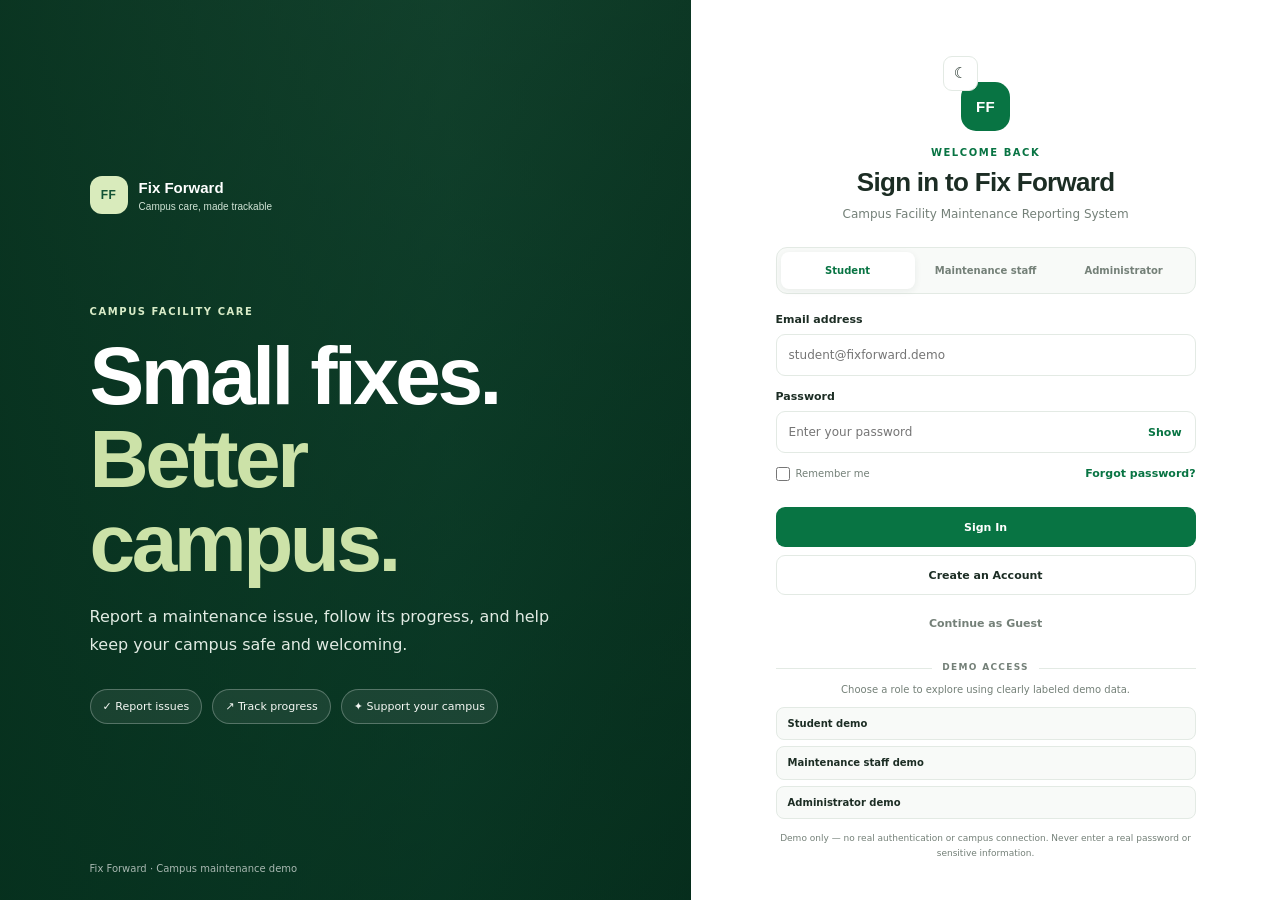
==== index.html @ bad697f6 "Add files via upload" ====
<!doctype html>
<html lang="en">
<head>
  <meta charset="utf-8">
  <meta name="viewport" content="width=device-width, initial-scale=1">
  <meta name="theme-color" content="#087443">
  <meta name="description" content="Fix Forward campus facility maintenance reporting demo.">
  <title>Fix Forward | Campus Maintenance</title>
  <link rel="stylesheet" href="styles.css">
</head>
<body>
  <section id="loginScreen" class="login-screen" aria-label="Sign in to Fix Forward">
    <div class="login-photo" role="img" aria-label="Campus building photograph">
      <div class="photo-overlay"></div>
      <div class="login-copy">
        <a class="brand brand-light" href="#" aria-label="Fix Forward home"><span class="brand-mark">FF</span><span>Fix Forward<small>Campus care, made trackable</small></span></a>
        <p class="eyebrow">CAMPUS FACILITY CARE</p>
        <h1>Small fixes.<br><span>Better campus.</span></h1>
        <p>Report a maintenance issue, follow its progress, and help keep your campus safe and welcoming.</p>
        <div class="login-tags"><span>✓ Report issues</span><span>↗ Track progress</span><span>✦ Support your campus</span></div>
      </div>
      <span class="photo-credit">Fix Forward · Campus maintenance demo</span>
    </div>
    <div class="login-panel">
      <button class="icon-button login-theme" data-action="theme" aria-label="Toggle dark mode" title="Toggle dark mode">☾</button>
      <div class="login-card">
        <div class="brand-mark brand-mark-large">FF</div>
        <p class="eyebrow">WELCOME BACK</p>
        <h2>Sign in to Fix Forward</h2>
        <p class="muted">Campus Facility Maintenance Reporting System</p>
        <div class="role-tabs" role="group" aria-label="Choose demo role">
          <button class="role-tab active" data-role="student">Student</button>
          <button class="role-tab" data-role="staff">Maintenance staff</button>
          <button class="role-tab" data-role="admin">Administrator</button>
        </div>
        <form id="loginForm" novalidate>
          <label for="loginEmail">Email address</label>
          <input id="loginEmail" type="email" autocomplete="username" placeholder="student@fixforward.demo" required>
          <label for="loginPassword">Password</label>
          <div class="password-wrap"><input id="loginPassword" type="password" autocomplete="current-password" placeholder="Enter your password" required><button type="button" data-action="toggle-password" aria-label="Show password">Show</button></div>
          <div class="login-options"><label class="remember"><input id="rememberMe" type="checkbox"> Remember me</label><button class="text-button" type="button" data-action="reset-password">Forgot password?</button></div>
          <p id="loginError" class="form-error" role="alert" hidden></p>
          <button class="button button-primary button-wide" type="submit">Sign In</button>
          <button class="button button-outline button-wide" type="button" data-action="register">Create an Account</button>
          <button class="button button-quiet button-wide" type="button" data-action="guest">Continue as Guest</button>
        </form>
        <div class="divider"><span>DEMO ACCESS</span></div>
        <p class="demo-caption">Choose a role to explore using clearly labeled demo data.</p>
        <div class="demo-buttons">
          <button data-action="demo" data-role="student">Student demo</button>
          <button data-action="demo" data-role="staff">Maintenance staff demo</button>
          <button data-action="demo" data-role="admin">Administrator demo</button>
        </div>
        <p class="login-footnote">Demo only — no real authentication or campus connection. Never enter a real password or sensitive information.</p>
      </div>
    </div>
  </section>

  <div id="app" class="app-shell" hidden>
    <aside id="sidebar" class="sidebar">
      <a class="brand sidebar-brand" href="#" data-page-link="dashboard"><span class="brand-mark">FF</span><span>Fix Forward<small>Campus maintenance</small></span></a>
      <div id="sidebarNav" class="sidebar-nav"></div>
      <div class="sidebar-bottom">
        <div class="demo-label"><span class="status-dot"></span> Local demo environment</div>
        <button class="nav-item" data-page="profile"><span class="nav-icon">⚙</span><span>Profile & settings</span></button>
        <button class="nav-item" data-action="logout"><span class="nav-icon">↪</span><span>Sign out</span></button>
      </div>
    </aside>
    <main class="main-shell">
      <header class="topbar">
        <div class="topbar-left">
          <button class="icon-button menu-toggle" data-action="sidebar" aria-label="Toggle navigation">☰</button>
          <div><p class="eyebrow" id="pageEyebrow">OVERVIEW</p><h1 id="pageTitle">Dashboard</h1></div>
        </div>
        <div class="topbar-actions">
          <button class="icon-button" data-action="theme" aria-label="Toggle dark mode" title="Toggle dark mode">☾</button>
          <button class="icon-button notification-trigger" data-page="notifications" aria-label="Notifications">♧<span id="notificationBadge" class="notification-badge" hidden></span></button>
          <button class="profile-trigger" data-page="profile"><span class="avatar" id="userAvatar">S</span><span><strong id="userName">Student</strong><small id="userRole">Student</small></span><span class="chevron">⌄</span></button>
        </div>
      </header>
      <div id="pageContent" class="page-content" tabindex="-1"></div>
      <footer class="app-footer"><span>© 2026 Fix Forward · Student project prototype</span><span><a href="privacy.html" target="_blank" rel="noreferrer">Privacy policy</a><span> · </span>Local browser data only</span></footer>
    </main>
  </div>
  <dialog id="modal" class="modal"><div id="modalContent"></div></dialog>
  <div id="toast" class="toast" role="status" aria-live="polite"></div>
  <script src="script.js"></script>
</body>
</html>
---- styles.css ----
:root{color-scheme:light;--green:#087443;--green-dark:#075d37;--green-soft:#e9f5ed;--bg:#f4f7f4;--surface:#fff;--surface-alt:#f8faf8;--text:#1c2d24;--muted:#748078;--line:#e3eae4;--shadow:0 8px 24px rgba(23,55,36,.055);--red:#c74141;--amber:#9b6717;--blue:#3569b7;--purple:#7054a6}
*{box-sizing:border-box}html{scroll-behavior:smooth}body{margin:0;background:var(--bg);color:var(--text);font:14px/1.55 'DM Sans',system-ui,Arial,sans-serif}button,input,select,textarea{font:inherit}button{cursor:pointer}button:focus-visible,a:focus-visible,input:focus-visible,select:focus-visible,textarea:focus-visible{outline:3px solid rgba(8,116,67,.28);outline-offset:2px}a{color:var(--green)}[hidden]{display:none!important}.eyebrow{margin:0 0 6px;color:var(--green);font-size:10px;font-weight:800;letter-spacing:1.55px}.muted{color:var(--muted);font-size:12px}.brand{display:flex;align-items:center;gap:11px;color:var(--text);text-decoration:none;font:800 15px/1.2 Manrope,sans-serif}.brand small{display:block;margin-top:4px;color:var(--muted);font:500 10px 'DM Sans',sans-serif}.brand-mark{display:grid;place-items:center;width:38px;height:38px;flex:0 0 38px;border-radius:12px;background:var(--green);color:white;font:800 12px Manrope,sans-serif;letter-spacing:.5px}.brand-mark-large{width:49px;height:49px;margin:0 auto 14px;border-radius:15px;font-size:15px}

/* Login */
.login-screen{position:fixed;inset:0;z-index:10;display:grid;grid-template-columns:minmax(0,1.08fr) minmax(440px,.92fr);min-height:100vh;background:var(--surface);overflow:auto}.login-photo{position:relative;display:flex;align-items:center;min-height:100vh;padding:clamp(35px,7vw,100px);overflow:hidden;color:#fff;background:linear-gradient(135deg,#2c5540,#123b2b 65%,#092a1e)}.login-photo:before{position:absolute;inset:0;content:"";opacity:.29;background:linear-gradient(180deg,rgba(8,34,21,.12),rgba(4,33,19,.65)),url('https://images.unsplash.com/photo-1562774053-701939374585?auto=format&fit=crop&w=1800&q=85') center/cover}.photo-overlay{position:absolute;inset:0;background:linear-gradient(90deg,rgba(4,47,28,.84),rgba(6,57,35,.56) 65%,rgba(5,49,29,.62))}.login-copy{position:relative;max-width:620px}.brand-light{color:white;margin-bottom:clamp(55px,10vh,125px)}.brand-light small{color:#d0e3d5}.brand-light .brand-mark{background:#d9ebbc;color:#135335}.login-copy .eyebrow{color:#d8ebc7}.login-copy h1{margin:14px 0 18px;font:800 clamp(48px,6.5vw,82px)/1.02 Manrope,sans-serif;letter-spacing:-3.5px}.login-copy h1 span{color:#cce2a8}.login-copy>p:not(.eyebrow){max-width:500px;color:#e1ebe3;font-size:16px;line-height:1.75}.login-tags{display:flex;gap:10px;flex-wrap:wrap;margin-top:30px}.login-tags span{padding:8px 12px;border:1px solid #ffffff42;border-radius:30px;background:#ffffff13;color:#f5f8f4;font-size:11px}.photo-credit{position:absolute;bottom:24px;left:clamp(35px,7vw,100px);color:#ffffffa6;font-size:10px}.login-panel{position:relative;display:grid;place-items:center;min-height:100vh;padding:32px clamp(25px,5vw,75px);background:var(--surface)}.login-card{width:min(100%,420px);padding:15px 0;text-align:center}.login-card h2{margin:0;font:800 26px Manrope,sans-serif;letter-spacing:-.7px}.login-card>.muted{margin:7px 0 24px}.login-theme{position:absolute;top:24px;right:25px}.role-tabs{display:grid;grid-template-columns:repeat(3,1fr);gap:4px;padding:4px;margin:0 0 17px;border:1px solid var(--line);border-radius:11px;background:var(--surface-alt)}.role-tab{min-height:37px;padding:5px 8px;border:0;border-radius:8px;background:transparent;color:var(--muted);font-size:10px;font-weight:700}.role-tab.active{background:var(--surface);color:var(--green);box-shadow:0 2px 7px #193b2412}.login-card form{text-align:left}.login-card label,.request-form label,.profile-card label,.modal-form label,.staff-update label{display:block;margin:12px 0 6px;color:var(--text);font-size:11px;font-weight:700}.login-card input,.request-form input,.request-form select,.request-form textarea,.profile-card input,.modal-form input,.staff-update select,.staff-update textarea{width:100%;min-height:42px;padding:10px 12px;border:1px solid var(--line);border-radius:9px;background:var(--surface);color:var(--text);font-size:12px}.password-wrap{position:relative}.password-wrap input{padding-right:57px}.password-wrap button{position:absolute;top:0;right:8px;height:42px;border:0;background:transparent;color:var(--green);font-size:11px;font-weight:800}.login-options{display:flex;align-items:center;justify-content:space-between;margin:9px 0 14px}.login-options .remember{display:flex;align-items:center;gap:6px;margin:0;color:var(--muted);font-size:10px;font-weight:500}.remember input{width:14px;height:14px;min-height:0;margin:0;accent-color:var(--green)}.text-button{padding:3px 0;border:0;background:transparent;color:var(--green);font-size:11px;font-weight:700}.button{display:inline-flex;align-items:center;justify-content:center;gap:8px;min-height:40px;padding:10px 14px;border:1px solid transparent;border-radius:9px;font-size:11px;font-weight:750;text-decoration:none;transition:background .15s,border-color .15s,transform .15s}.button:hover{transform:translateY(-1px)}.button-primary{background:var(--green);color:#fff}.button-primary:hover{background:var(--green-dark)}.button-outline{border-color:var(--line);background:var(--surface);color:var(--text)}.button-quiet{background:transparent;color:var(--muted)}.button-danger{background:#b73a3a;color:white}.button-wide{width:100%;margin-top:8px}.button-small{min-height:31px;padding:6px 10px;font-size:10px}.divider{display:flex;align-items:center;gap:10px;margin:18px 0 7px;color:var(--muted);font-size:9px;font-weight:800;letter-spacing:1.3px}.divider:before,.divider:after{height:1px;flex:1;background:var(--line);content:""}.demo-caption,.login-footnote{margin:5px 0 9px;color:var(--muted);font-size:10px}.demo-buttons{display:grid;grid-template-columns:1fr;gap:6px}.demo-buttons button{padding:8px 11px;border:1px solid var(--line);border-radius:8px;background:var(--surface-alt);color:var(--text);text-align:left;font-size:10px;font-weight:700}.demo-buttons button:hover{border-color:#a6ccb0;background:var(--green-soft)}.login-footnote{margin-top:12px;font-size:9px;line-height:1.6}.form-error{margin:8px 0;color:var(--red);font-size:11px;font-weight:650}

/* App shell */
.app-shell{min-height:100vh}.sidebar{position:fixed;inset:0 auto 0 0;z-index:4;display:flex;width:252px;flex-direction:column;padding:23px 15px 16px;border-right:1px solid var(--line);background:var(--surface)}.sidebar-brand{padding:0 10px 25px}.sidebar-nav{overflow:auto;flex:1}.nav-group{margin-bottom:20px}.nav-heading{padding:0 11px;margin:0 0 7px;color:#97a29a;font-size:9px;font-weight:800;letter-spacing:1.3px}.nav-item{display:flex;width:100%;align-items:center;gap:11px;min-height:40px;padding:8px 11px;border:0;border-radius:9px;background:transparent;color:#637068;text-align:left;font-size:11px;font-weight:600}.nav-item+.nav-item{margin-top:3px}.nav-item:hover{background:var(--surface-alt);color:var(--green)}.nav-item.active{background:var(--green);color:white;box-shadow:0 4px 11px #08744325}.nav-icon{display:grid;width:19px;flex:0 0 19px;place-items:center;font-size:16px}.nav-count{display:grid;min-width:19px;height:19px;margin-left:auto;place-items:center;border-radius:20px;background:#e2f1e7;color:var(--green);font-size:9px;font-weight:800}.sidebar-bottom{padding-top:12px;border-top:1px solid var(--line)}.demo-label{display:flex;align-items:center;gap:7px;padding:8px 10px 13px;color:var(--muted);font-size:9px}.status-dot{width:7px;height:7px;border-radius:100%;background:#45ad70}.main-shell{min-height:100vh;margin-left:252px}.topbar{position:sticky;top:0;z-index:3;display:flex;height:76px;align-items:center;justify-content:space-between;padding:0 clamp(20px,3vw,44px);border-bottom:1px solid var(--line);background:color-mix(in srgb,var(--surface) 94%,transparent);backdrop-filter:blur(12px)}.topbar-left,.topbar-actions{display:flex;align-items:center;gap:15px}.topbar-left .eyebrow{margin:0;font-size:8px}.topbar h1{margin:1px 0 0;font:750 17px Manrope,sans-serif;letter-spacing:-.3px}.icon-button{position:relative;display:grid;width:35px;height:35px;place-items:center;border:1px solid var(--line);border-radius:9px;background:var(--surface);color:var(--text);font-size:15px}.icon-button:hover{border-color:#b3d5bc;color:var(--green)}.menu-toggle{display:none}.notification-badge{position:absolute;top:6px;right:6px;width:7px;height:7px;border:1px solid var(--surface);border-radius:50%;background:#d64b4b}.profile-trigger{display:flex;align-items:center;gap:9px;padding:0 0 0 13px;border:0;border-left:1px solid var(--line);background:transparent;color:var(--text);text-align:left}.avatar{display:grid;width:33px;height:33px;flex:0 0 33px;place-items:center;border-radius:50%;background:#e6f1e8;color:var(--green);font-weight:800}.profile-trigger strong,.profile-trigger small{display:block}.profile-trigger strong{font-size:10px}.profile-trigger small{margin-top:2px;color:var(--muted);font-size:9px}.chevron{margin-left:3px;color:var(--muted)}.page-content{max-width:1500px;min-height:calc(100vh - 124px);padding:27px clamp(20px,3vw,44px) 40px;margin:0 auto}.app-footer{display:flex;justify-content:space-between;gap:10px;padding:17px clamp(20px,3vw,44px);border-top:1px solid var(--line);color:var(--muted);font-size:9px}.app-footer a{color:var(--muted);text-decoration:none}

/* Dashboard */
.welcome-card{position:relative;display:flex;min-height:177px;align-items:center;justify-content:space-between;overflow:hidden;padding:25px 31px;border:1px solid #dce9dd;border-radius:15px;background:linear-gradient(110deg,#edf6ed,#f6faf4 64%,#e6f2e7)}.welcome-card .eyebrow{font-size:9px}.welcome-card h2,.page-intro h2{margin:0;font:800 24px/1.25 Manrope,sans-serif;letter-spacing:-.8px;color:var(--text)}.welcome-card p:not(.eyebrow){max-width:480px;margin:8px 0 12px;color:#728078;font-size:11px}.demo-chip{display:inline-block;padding:5px 8px;border:1px solid #d3e7d5;border-radius:5px;background:#ffffffa8;color:var(--green);font-size:8px;font-weight:800;letter-spacing:.6px}.welcome-art{display:grid;width:118px;height:118px;flex:0 0 118px;place-items:center;margin-right:4%;border:1px solid #d6e8d8;border-radius:38px;background:#f5faf2;box-shadow:0 10px 24px #1b573312;transform:rotate(-8deg)}.welcome-art span{display:grid;width:70px;height:70px;place-items:center;border-radius:24px;background:var(--green);color:#fff;font-size:42px;box-shadow:0 10px 22px #08744342}.stats-grid{display:grid;grid-template-columns:repeat(4,minmax(0,1fr));gap:14px;margin:17px 0}.stat-card,.card{border:1px solid var(--line);border-radius:13px;background:var(--surface);box-shadow:var(--shadow)}.stat-card{position:relative;min-height:126px;padding:16px 17px}.stat-card p{margin:0;color:#6e7b72;font-size:10px;font-weight:600}.stat-card strong{display:block;margin:5px 0 1px;font:800 24px Manrope,sans-serif}.stat-card small{color:#98a29b;font-size:9px}.stat-icon{position:absolute;top:16px;right:16px;display:grid;width:31px;height:31px;place-items:center;border-radius:9px;font-size:15px}.stat-icon.green{background:#e7f4e9;color:var(--green)}.stat-icon.amber{background:#fbf2dd;color:var(--amber)}.stat-icon.blue{background:#e9f0fb;color:var(--blue)}.stat-icon.purple{background:#f0ebf8;color:var(--purple)}.dashboard-grid{display:grid;grid-template-columns:minmax(255px,.8fr) minmax(0,1.2fr);gap:15px}.card{padding:19px}.card-heading{display:flex;align-items:center;justify-content:space-between;gap:12px;margin-bottom:13px}.card-heading .eyebrow{font-size:8px}.card h3,.form-aside h3,.details-aside h3,.comments-card h3,.staff-update h3{margin:0;font:750 15px Manrope,sans-serif;letter-spacing:-.2px}.quick-actions{display:grid;gap:7px;margin-top:13px}.quick-action{display:flex;align-items:center;gap:10px;width:100%;padding:9px;border:1px solid transparent;border-radius:9px;background:var(--surface-alt);color:var(--text);text-align:left}.quick-action:hover{border-color:#d1e5d4;background:var(--green-soft)}.quick-icon{display:grid;width:33px;height:33px;flex:0 0 33px;place-items:center;border-radius:9px;background:#e8f3e9;color:var(--green);font-size:17px}.quick-action strong,.quick-action small{display:block}.quick-action strong{font-size:10px}.quick-action small{margin-top:2px;color:var(--muted);font-size:9px}.quick-action>b{margin-left:auto;color:var(--muted)}.activity-list{display:grid}.activity-row{display:flex;width:100%;align-items:center;gap:10px;padding:10px 0;border:0;border-top:1px solid var(--line);background:transparent;color:var(--text);text-align:left}.activity-mark{display:grid;width:27px;height:27px;flex:0 0 27px;place-items:center;border-radius:50%;background:#edf5ed;color:var(--green);font-size:19px}.activity-row>span:nth-child(2){min-width:0;flex:1}.activity-row strong,.activity-row small{display:block;overflow:hidden;text-overflow:ellipsis;white-space:nowrap}.activity-row strong{font-size:10px}.activity-row small,.activity-row time{margin-top:3px;color:var(--muted);font-size:9px}.activity-row time{white-space:nowrap}

/* Forms, list, details */
.page-intro{margin:0 0 17px}.page-intro>p:not(.eyebrow){margin:6px 0 0;color:var(--muted);font-size:11px}.page-intro-row{display:flex;align-items:center;justify-content:space-between;gap:15px}.form-layout{display:grid;grid-template-columns:minmax(0,1.7fr) minmax(220px,.75fr);align-items:start;gap:15px}.request-form{padding:23px}.form-section-title{display:flex;align-items:center;gap:11px;padding-bottom:13px;border-bottom:1px solid var(--line)}.form-section-title>span{display:grid;width:29px;height:29px;place-items:center;border-radius:9px;background:#e9f4ea;color:var(--green);font-size:10px;font-weight:800}.form-section-title h3{margin:0;font:750 14px Manrope,sans-serif}.form-section-title p{margin:3px 0 0;color:var(--muted);font-size:10px}.form-section-spaced{margin-top:21px}.field-grid{display:grid;grid-template-columns:1fr 1fr;gap:12px}.required{color:var(--red)}.request-form label small{color:var(--muted);font-size:9px;font-weight:500}.request-form textarea,.staff-update textarea{min-height:100px;resize:vertical}.request-form input[type=file]{padding:8px}.field-hint{display:block;margin:5px 0 0;color:var(--muted);font-size:9px;font-weight:400}.form-actions{display:flex;align-items:center;gap:14px;margin-top:20px;padding-top:15px;border-top:1px solid var(--line)}.form-actions p{color:var(--muted);font-size:9px}.form-aside{position:sticky;top:94px}.aside-icon{display:grid;width:32px;height:32px;place-items:center;margin-bottom:12px;border-radius:10px;background:#e8f3e9;color:var(--green)}.form-aside ul{display:grid;gap:12px;padding-left:18px;color:#68766d;font-size:10px}.form-aside li::marker{color:var(--green)}.safety-note,.privacy-callout{padding:13px;margin-top:16px;border:1px solid #f0e2c4;border-radius:10px;background:#fff9ec;color:#8d6829}.safety-note p,.privacy-callout p{margin:5px 0 0;font-size:10px;line-height:1.6}.local-note{margin:14px 0 0;color:var(--muted);font-size:9px;line-height:1.6}.photo-preview{display:flex;align-items:center;gap:13px;margin-top:12px}.photo-preview img{max-width:145px;max-height:100px;border-radius:8px}.danger{color:var(--red)}
.table-card{padding:0;overflow:hidden}.filter-bar{display:grid;grid-template-columns:minmax(200px,1.6fr) repeat(4,minmax(105px,.8fr));gap:9px;padding:14px;border-bottom:1px solid var(--line)}.filter-bar select,.search-field input,.assign-select{min-width:0;height:37px;padding:8px 10px;border:1px solid var(--line);border-radius:8px;background:var(--surface);color:var(--text);font-size:10px}.search-field{display:flex;align-items:center;gap:7px;min-width:0;height:37px;padding:0 10px;border:1px solid var(--line);border-radius:8px;color:var(--muted)}.search-field input{width:100%;height:auto;padding:0;border:0;outline:0!important;box-shadow:none!important}.search-field span{font-size:18px}.table-wrap{overflow-x:auto}table{width:100%;border-collapse:collapse;text-align:left}th{padding:11px 12px;background:var(--surface-alt);color:#8b958e;font-size:8px;letter-spacing:.6px;white-space:nowrap}td{padding:12px;border-top:1px solid var(--line);color:#58665d;font-size:9px;vertical-align:middle}td small{display:block;margin-top:3px;color:var(--muted);font-size:9px}.request-link{display:block;padding:0;border:0;background:transparent;color:var(--text);text-align:left}.request-link strong,.request-link span{display:block;max-width:230px;overflow:hidden;text-overflow:ellipsis;white-space:nowrap}.request-link strong{color:var(--green);font-size:9px}.request-link span{margin-top:3px;font-weight:700}.status-badge,.priority-badge{display:inline-flex;align-items:center;min-height:22px;padding:3px 8px;border-radius:20px;font-size:8px;font-weight:800;white-space:nowrap}.status-pending{background:#fff3dd;color:#9a6a15}.status-under-review,.status-approved{background:#eaf0ff;color:#4565ad}.status-in-progress{background:#e7f1fb;color:#3569a9}.status-on-hold{background:#f1eafb;color:#74539e}.status-resolved{background:#e4f5e9;color:#187747}.status-rejected{background:#fceaea;color:#b34444}.priority-badge.low{background:#e8f4ea;color:#417a4b}.priority-badge.medium{background:#f3f0df;color:#897222}.priority-badge.high{background:#fff0df;color:#b56821}.priority-badge.urgent{background:#fbe8e8;color:#bc3b3b}.status-large{padding:7px 11px;font-size:10px}.assign-select{height:30px;max-width:130px;padding:4px}.table-footer{display:flex;align-items:center;justify-content:space-between;gap:12px;padding:12px 14px;border-top:1px solid var(--line);color:var(--muted);font-size:9px}.pagination{display:flex;align-items:center;gap:10px}.pagination button{padding:6px 9px;border:1px solid var(--line);border-radius:7px;background:var(--surface);color:var(--text);font-size:9px}.pagination button:disabled{opacity:.45;cursor:not-allowed}.empty-state{padding:35px 15px;text-align:center}.empty-icon{display:grid;width:40px;height:40px;place-items:center;margin:0 auto 10px;border-radius:13px;background:#edf5ed;color:var(--green);font-size:22px}.empty-state h3{margin:0;font:750 14px Manrope,sans-serif}.empty-state p{max-width:430px;margin:6px auto 13px;color:var(--muted);font-size:10px}.empty-card{text-align:center}
.details-layout{display:grid;grid-template-columns:minmax(0,1fr) 260px;align-items:start;gap:15px}.details-main,.details-aside{display:grid;gap:14px}.details-card .card-heading{margin-bottom:14px}.details-description{color:#536158;font-size:12px;line-height:1.7}.detail-grid{display:grid;grid-template-columns:repeat(2,minmax(0,1fr));gap:15px;padding-top:16px;border-top:1px solid var(--line)}.detail-grid small,.detail-grid strong{display:block}.detail-grid small{color:var(--muted);font-size:8px;font-weight:800;letter-spacing:.8px}.detail-grid strong{margin-top:4px;font-size:10px}.details-photo{display:block;max-width:100%;max-height:260px;margin-top:18px;border-radius:10px}.resolution-note{margin-top:15px;padding:13px;border-radius:9px;background:#eaf5ec;color:var(--green-dark);font-size:10px}.resolution-note p{margin:5px 0 0}.progress-steps{display:grid;gap:0;margin-top:17px}.progress-step{position:relative;display:flex;align-items:center;gap:10px;min-height:40px;color:#9ba49d;font-size:9px}.progress-step:not(:last-child):after{position:absolute;top:26px;left:11px;width:1px;height:22px;background:var(--line);content:""}.progress-step span{z-index:1;display:grid;width:23px;height:23px;place-items:center;border:1px solid var(--line);border-radius:50%;background:var(--surface);font-size:9px}.progress-step.current{color:var(--green)}.progress-step.current span,.progress-step.complete span{border-color:var(--green);background:var(--green);color:white}.progress-step.complete{color:var(--text)}.exception-state{padding:15px 0 0}.exception-state p{color:var(--muted);font-size:10px}.staff-update form{max-width:650px}.staff-update .button{margin-top:12px}.timeline{margin-top:15px}.timeline-item{position:relative;display:flex;gap:11px;padding:0 0 16px}.timeline-item>span{position:relative;z-index:1;width:9px;height:9px;flex:0 0 9px;margin-top:4px;border-radius:50%;background:var(--green)}.timeline-item:not(:last-child):before{position:absolute;top:12px;bottom:0;left:4px;width:1px;background:var(--line);content:""}.timeline-item strong,.timeline-item small{display:block}.timeline-item strong{font-size:10px}.timeline-item small{margin-top:3px;color:var(--muted);font-size:9px}.timeline-item p{margin:6px 0 0;color:#57645c;font-size:10px}
.notification-list{padding:0}.notification-item{display:flex;align-items:flex-start;gap:12px;padding:16px;border-bottom:1px solid var(--line)}.notification-item:last-child{border-bottom:0}.notification-item.unread{background:color-mix(in srgb,var(--green-soft) 45%,var(--surface))}.notification-icon{display:grid;width:32px;height:32px;flex:0 0 32px;place-items:center;border-radius:10px;background:#e8f3e9;color:var(--green)}.notification-item>div:nth-child(2){flex:1}.notification-item strong{font-size:11px}.notification-item p{margin:3px 0;color:#657168;font-size:10px}.notification-item small{color:var(--muted);font-size:9px}.notification-actions{display:flex;gap:10px;white-space:nowrap}
.analytics-grid{display:grid;grid-template-columns:repeat(2,minmax(0,1fr));gap:14px}.analytics-stats{margin-bottom:15px}.bar-list{display:grid;gap:11px;margin-top:17px}.bar-row{display:grid;grid-template-columns:minmax(80px,1fr) minmax(70px,2fr) 23px;align-items:center;gap:9px;font-size:9px}.bar-row>span{overflow:hidden;color:#657168;text-overflow:ellipsis;white-space:nowrap}.bar-row strong{text-align:right;font-size:9px}.bar-track{height:7px;overflow:hidden;border-radius:9px;background:var(--surface-alt)}.bar-track i{display:block;height:100%;min-width:3px;border-radius:9px}.bar-green{background:#3d9963}.bar-blue{background:#5a83ca}.bar-amber{background:#d1a84e}.bar-purple{background:#9578bd}
.analytics-actions{display:flex;align-items:flex-end;gap:9px}.analytics-actions label{display:grid;gap:4px;margin:0;color:var(--muted);font-size:9px}.analytics-actions select{min-width:130px;height:38px;padding:7px 9px;border:1px solid var(--line);border-radius:8px;background:var(--surface);color:var(--text);font-size:10px}
.profile-grid,.settings-grid{display:grid;grid-template-columns:repeat(2,minmax(0,1fr));align-items:start;gap:15px}.profile-card form{max-width:470px}.profile-heading{display:flex;align-items:center;gap:12px;padding-bottom:16px;border-bottom:1px solid var(--line)}.avatar-large{width:46px;height:46px;flex-basis:46px;font-size:16px}.profile-heading h3{margin:0;font:750 15px Manrope,sans-serif}.profile-heading p{margin:3px 0 0;color:var(--muted);font-size:10px}.profile-card form .button{margin-top:14px}.setting-row{display:flex;align-items:center;justify-content:space-between;gap:15px;padding:15px 0;border-bottom:1px solid var(--line)}.setting-row strong,.setting-row small{display:block}.setting-row strong{font-size:10px}.setting-row small{margin-top:3px;color:var(--muted);font-size:9px}.switch{width:34px;height:20px;border:0;border-radius:20px;background:#bcc6bd}.switch[aria-checked=true]{background:var(--green)}.switch:after{display:block;width:14px;height:14px;margin:3px;border-radius:50%;background:white;content:"";transition:transform .15s}.switch[aria-checked=true]:after{transform:translateX(14px)}.setting-enabled{color:var(--green);font-size:9px}.privacy-callout{border-color:#d8e8d9;background:#f0f7ef;color:#45694a}.settings-grid h3{margin:15px 0 5px;font:750 12px Manrope,sans-serif}.settings-grid p{color:var(--muted);font-size:10px;line-height:1.7}.settings-grid .button{margin-top:10px}

/* Dialog and theme */
.modal{width:min(92vw,460px);max-height:90vh;padding:22px;border:1px solid var(--line);border-radius:14px;background:var(--surface);color:var(--text);box-shadow:0 22px 90px #102a1c40}.modal::backdrop{background:#0e2519a1;backdrop-filter:blur(2px)}.modal-header{display:flex;align-items:flex-start;justify-content:space-between;gap:14px}.modal-header h2{margin:0;font:800 19px Manrope,sans-serif}.modal>div>p,.modal-form>p{color:#617067;font-size:11px;line-height:1.7}.modal-hint{padding:10px;border-radius:8px;background:var(--surface-alt)}.modal-actions{display:flex;justify-content:flex-end;gap:8px;margin-top:18px}.modal-form label{margin-top:12px}.modal-form .form-error{font-size:10px}.toast{position:fixed;right:22px;bottom:20px;z-index:20;max-width:min(390px,calc(100vw - 32px));padding:11px 15px;border:1px solid #315d43;border-radius:9px;background:#173e2a;color:#fff;font-size:11px;opacity:0;pointer-events:none;transform:translateY(8px);transition:.2s}.toast.show{opacity:1;transform:translateY(0)}
body.dark-mode{color-scheme:dark;--bg:#101a14;--surface:#17231b;--surface-alt:#1d2b21;--text:#e4eee7;--muted:#a0afa4;--line:#2a3b2e;--shadow:0 8px 24px rgba(0,0,0,.15)}body.dark-mode .login-screen{background:var(--surface)}body.dark-mode .login-panel{background:var(--surface)}body.dark-mode .login-card h2{color:var(--text)}body.dark-mode .login-card label{color:var(--text)}body.dark-mode .welcome-card{border-color:#345340;background:linear-gradient(110deg,#20392a,#1a2c20)}body.dark-mode .welcome-card p:not(.eyebrow){color:#b5c5b8}body.dark-mode .welcome-art{border-color:#38523e;background:#263b2b}body.dark-mode .table-wrap th{background:#1d2b21}body.dark-mode td{color:#bfccc2}body.dark-mode .filter-bar select,body.dark-mode .search-field,body.dark-mode .search-field input,body.dark-mode .assign-select{background:var(--surface);color:var(--text)}body.dark-mode .safety-note{border-color:#665431;background:#332b1b;color:#e2c27e}body.dark-mode .privacy-callout{border-color:#345340;background:#203327;color:#bdd7c1}body.dark-mode .notification-item.unread{background:#1b3022}

@media(max-width:1100px){.sidebar{width:220px}.main-shell{margin-left:220px}.filter-bar{grid-template-columns:minmax(180px,1.5fr) repeat(2,minmax(110px,1fr))}.welcome-art{margin-right:1%}.login-screen{grid-template-columns:minmax(0,1fr) minmax(400px,.9fr)}}
@media(max-width:800px){.login-screen{grid-template-columns:1fr}.login-photo{min-height:230px;padding:25px 28px}.login-photo:before{background-position:center 43%}.brand-light{margin-bottom:20px}.login-copy h1{font-size:40px;letter-spacing:-1.8px;margin:8px 0}.login-copy>p:not(.eyebrow){max-width:600px;margin:5px 0;font-size:12px}.login-tags{margin-top:12px}.login-tags span{padding:6px 9px;font-size:9px}.photo-credit{display:none}.login-panel{min-height:auto;padding:25px 25px 34px}.login-card{max-width:460px}.sidebar{width:252px;transform:translateX(-100%);transition:transform .2s;box-shadow:none}.sidebar.mobile-open{transform:translateX(0);box-shadow:15px 0 35px #102a1c2b}.main-shell{margin-left:0}.menu-toggle{display:grid}.topbar{height:68px}.page-content{min-height:calc(100vh - 118px)}.dashboard-grid{grid-template-columns:1fr}.quick-actions{grid-template-columns:repeat(3,1fr)}.quick-action{align-items:flex-start;flex-wrap:wrap}.quick-action>b{display:none}.quick-action span:nth-child(2){width:calc(100% - 45px)}}
@media(max-width:620px){.login-photo{min-height:205px;padding:20px}.brand-light{margin-bottom:13px}.brand-mark{width:32px;height:32px;flex-basis:32px}.login-copy h1{font-size:35px}.login-tags{gap:5px}.login-tags span{font-size:8px}.login-panel{padding:16px 20px 28px}.login-theme{top:10px;right:10px;width:31px;height:31px}.login-card h2{font-size:22px}.login-card>.muted{margin:5px 0 15px}.demo-buttons{grid-template-columns:1fr 1fr}.demo-buttons button:last-child{grid-column:1/-1}.page-content{padding:20px 14px 30px}.topbar{padding:0 14px}.topbar-actions{gap:7px}.profile-trigger{gap:6px;padding-left:8px}.profile-trigger>span:nth-child(2){display:none}.chevron{display:none}.welcome-card{min-height:160px;padding:18px}.welcome-card h2,.page-intro h2{font-size:21px}.welcome-card p:not(.eyebrow){max-width:310px;font-size:10px}.welcome-art{width:70px;height:70px;flex-basis:70px;border-radius:24px}.welcome-art span{width:45px;height:45px;border-radius:15px;font-size:28px}.stats-grid{grid-template-columns:repeat(2,minmax(0,1fr));gap:9px;margin:11px 0}.stat-card{min-height:108px;padding:13px}.stat-card strong{font-size:21px}.stat-icon{top:12px;right:12px;width:26px;height:26px}.quick-actions{grid-template-columns:1fr}.quick-action{align-items:center}.quick-action span:nth-child(2){width:auto}.card{padding:15px}.table-card{padding:0}.filter-bar{grid-template-columns:1fr 1fr;padding:10px}.search-field{grid-column:1/-1}.filter-bar select{min-width:0}.table-footer{align-items:flex-start;flex-direction:column}.page-intro-row{align-items:flex-start;flex-direction:column}.field-grid{grid-template-columns:1fr;gap:0}.form-actions{align-items:flex-start;flex-direction:column;gap:5px}.details-layout,.analytics-grid,.profile-grid,.settings-grid,.form-layout{grid-template-columns:1fr}.form-aside{position:static}.details-aside{grid-row:1}.detail-grid{gap:12px}.notification-item{padding:12px}.notification-actions{align-items:flex-end;flex-direction:column;gap:4px}.app-footer{flex-direction:column;padding:14px;font-size:8px}.topbar h1{font-size:15px}.activity-row time{font-size:8px}.welcome-card .demo-chip{font-size:7px}}
@media(prefers-reduced-motion:reduce){*,*:before,*:after{scroll-behavior:auto!important;transition:none!important}}
 .attention-card{margin-top:15px}.attention-card .card-heading{align-items:flex-start}.attention-card .card-heading h3{margin-bottom:2px}.attention-card .activity-row>.priority-badge{width:53px;justify-content:center}
.login-photo:before{background-image:linear-gradient(180deg,rgba(8,34,21,.12),rgba(4,33,19,.65)),url('assets/campus-building.png')}
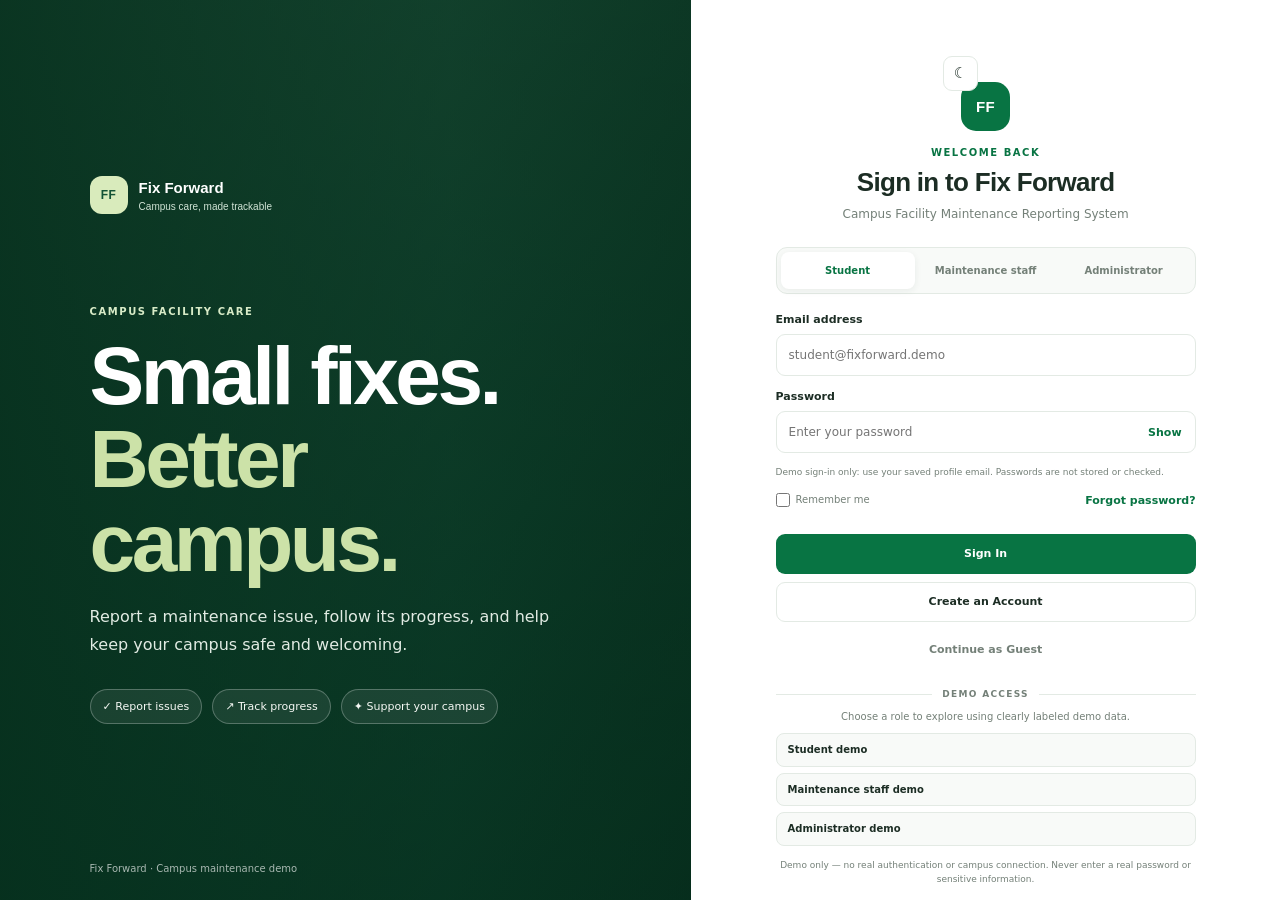
==== commit 1a31c015: "Add files via upload" ====
--- a/index.html
+++ b/index.html
@@ -38,6 +38,7 @@
           <input id="loginEmail" type="email" autocomplete="username" placeholder="student@fixforward.demo" required>
           <label for="loginPassword">Password</label>
           <div class="password-wrap"><input id="loginPassword" type="password" autocomplete="current-password" placeholder="Enter your password" required><button type="button" data-action="toggle-password" aria-label="Show password">Show</button></div>
+          <p class="login-footnote">Demo sign-in only: use your saved profile email. Passwords are not stored or checked.</p>
           <div class="login-options"><label class="remember"><input id="rememberMe" type="checkbox"> Remember me</label><button class="text-button" type="button" data-action="reset-password">Forgot password?</button></div>
           <p id="loginError" class="form-error" role="alert" hidden></p>
           <button class="button button-primary button-wide" type="submit">Sign In</button>
--- a/styles.css
+++ b/styles.css
@@ -2,7 +2,7 @@
 *{box-sizing:border-box}html{scroll-behavior:smooth}body{margin:0;background:var(--bg);color:var(--text);font:14px/1.55 'DM Sans',system-ui,Arial,sans-serif}button,input,select,textarea{font:inherit}button{cursor:pointer}button:focus-visible,a:focus-visible,input:focus-visible,select:focus-visible,textarea:focus-visible{outline:3px solid rgba(8,116,67,.28);outline-offset:2px}a{color:var(--green)}[hidden]{display:none!important}.eyebrow{margin:0 0 6px;color:var(--green);font-size:10px;font-weight:800;letter-spacing:1.55px}.muted{color:var(--muted);font-size:12px}.brand{display:flex;align-items:center;gap:11px;color:var(--text);text-decoration:none;font:800 15px/1.2 Manrope,sans-serif}.brand small{display:block;margin-top:4px;color:var(--muted);font:500 10px 'DM Sans',sans-serif}.brand-mark{display:grid;place-items:center;width:38px;height:38px;flex:0 0 38px;border-radius:12px;background:var(--green);color:white;font:800 12px Manrope,sans-serif;letter-spacing:.5px}.brand-mark-large{width:49px;height:49px;margin:0 auto 14px;border-radius:15px;font-size:15px}
 
 /* Login */
-.login-screen{position:fixed;inset:0;z-index:10;display:grid;grid-template-columns:minmax(0,1.08fr) minmax(440px,.92fr);min-height:100vh;background:var(--surface);overflow:auto}.login-photo{position:relative;display:flex;align-items:center;min-height:100vh;padding:clamp(35px,7vw,100px);overflow:hidden;color:#fff;background:linear-gradient(135deg,#2c5540,#123b2b 65%,#092a1e)}.login-photo:before{position:absolute;inset:0;content:"";opacity:.29;background:linear-gradient(180deg,rgba(8,34,21,.12),rgba(4,33,19,.65)),url('https://images.unsplash.com/photo-1562774053-701939374585?auto=format&fit=crop&w=1800&q=85') center/cover}.photo-overlay{position:absolute;inset:0;background:linear-gradient(90deg,rgba(4,47,28,.84),rgba(6,57,35,.56) 65%,rgba(5,49,29,.62))}.login-copy{position:relative;max-width:620px}.brand-light{color:white;margin-bottom:clamp(55px,10vh,125px)}.brand-light small{color:#d0e3d5}.brand-light .brand-mark{background:#d9ebbc;color:#135335}.login-copy .eyebrow{color:#d8ebc7}.login-copy h1{margin:14px 0 18px;font:800 clamp(48px,6.5vw,82px)/1.02 Manrope,sans-serif;letter-spacing:-3.5px}.login-copy h1 span{color:#cce2a8}.login-copy>p:not(.eyebrow){max-width:500px;color:#e1ebe3;font-size:16px;line-height:1.75}.login-tags{display:flex;gap:10px;flex-wrap:wrap;margin-top:30px}.login-tags span{padding:8px 12px;border:1px solid #ffffff42;border-radius:30px;background:#ffffff13;color:#f5f8f4;font-size:11px}.photo-credit{position:absolute;bottom:24px;left:clamp(35px,7vw,100px);color:#ffffffa6;font-size:10px}.login-panel{position:relative;display:grid;place-items:center;min-height:100vh;padding:32px clamp(25px,5vw,75px);background:var(--surface)}.login-card{width:min(100%,420px);padding:15px 0;text-align:center}.login-card h2{margin:0;font:800 26px Manrope,sans-serif;letter-spacing:-.7px}.login-card>.muted{margin:7px 0 24px}.login-theme{position:absolute;top:24px;right:25px}.role-tabs{display:grid;grid-template-columns:repeat(3,1fr);gap:4px;padding:4px;margin:0 0 17px;border:1px solid var(--line);border-radius:11px;background:var(--surface-alt)}.role-tab{min-height:37px;padding:5px 8px;border:0;border-radius:8px;background:transparent;color:var(--muted);font-size:10px;font-weight:700}.role-tab.active{background:var(--surface);color:var(--green);box-shadow:0 2px 7px #193b2412}.login-card form{text-align:left}.login-card label,.request-form label,.profile-card label,.modal-form label,.staff-update label{display:block;margin:12px 0 6px;color:var(--text);font-size:11px;font-weight:700}.login-card input,.request-form input,.request-form select,.request-form textarea,.profile-card input,.modal-form input,.staff-update select,.staff-update textarea{width:100%;min-height:42px;padding:10px 12px;border:1px solid var(--line);border-radius:9px;background:var(--surface);color:var(--text);font-size:12px}.password-wrap{position:relative}.password-wrap input{padding-right:57px}.password-wrap button{position:absolute;top:0;right:8px;height:42px;border:0;background:transparent;color:var(--green);font-size:11px;font-weight:800}.login-options{display:flex;align-items:center;justify-content:space-between;margin:9px 0 14px}.login-options .remember{display:flex;align-items:center;gap:6px;margin:0;color:var(--muted);font-size:10px;font-weight:500}.remember input{width:14px;height:14px;min-height:0;margin:0;accent-color:var(--green)}.text-button{padding:3px 0;border:0;background:transparent;color:var(--green);font-size:11px;font-weight:700}.button{display:inline-flex;align-items:center;justify-content:center;gap:8px;min-height:40px;padding:10px 14px;border:1px solid transparent;border-radius:9px;font-size:11px;font-weight:750;text-decoration:none;transition:background .15s,border-color .15s,transform .15s}.button:hover{transform:translateY(-1px)}.button-primary{background:var(--green);color:#fff}.button-primary:hover{background:var(--green-dark)}.button-outline{border-color:var(--line);background:var(--surface);color:var(--text)}.button-quiet{background:transparent;color:var(--muted)}.button-danger{background:#b73a3a;color:white}.button-wide{width:100%;margin-top:8px}.button-small{min-height:31px;padding:6px 10px;font-size:10px}.divider{display:flex;align-items:center;gap:10px;margin:18px 0 7px;color:var(--muted);font-size:9px;font-weight:800;letter-spacing:1.3px}.divider:before,.divider:after{height:1px;flex:1;background:var(--line);content:""}.demo-caption,.login-footnote{margin:5px 0 9px;color:var(--muted);font-size:10px}.demo-buttons{display:grid;grid-template-columns:1fr;gap:6px}.demo-buttons button{padding:8px 11px;border:1px solid var(--line);border-radius:8px;background:var(--surface-alt);color:var(--text);text-align:left;font-size:10px;font-weight:700}.demo-buttons button:hover{border-color:#a6ccb0;background:var(--green-soft)}.login-footnote{margin-top:12px;font-size:9px;line-height:1.6}.form-error{margin:8px 0;color:var(--red);font-size:11px;font-weight:650}
+.login-screen{position:fixed;inset:0;z-index:10;display:grid;grid-template-columns:minmax(0,1.08fr) minmax(440px,.92fr);min-height:100vh;background:var(--surface);overflow:auto}.login-photo{position:relative;display:flex;align-items:center;min-height:100vh;padding:clamp(35px,7vw,100px);overflow:hidden;color:#fff;background:linear-gradient(135deg,#2c5540,#123b2b 65%,#092a1e)}.login-photo:before{position:absolute;inset:0;content:"";opacity:.29;background:linear-gradient(180deg,rgba(8,34,21,.12),rgba(4,33,19,.65)),url('assets/campus-building.png') center/cover}.photo-overlay{position:absolute;inset:0;background:linear-gradient(90deg,rgba(4,47,28,.84),rgba(6,57,35,.56) 65%,rgba(5,49,29,.62))}.login-copy{position:relative;max-width:620px}.brand-light{color:white;margin-bottom:clamp(55px,10vh,125px)}.brand-light small{color:#d0e3d5}.brand-light .brand-mark{background:#d9ebbc;color:#135335}.login-copy .eyebrow{color:#d8ebc7}.login-copy h1{margin:14px 0 18px;font:800 clamp(48px,6.5vw,82px)/1.02 Manrope,sans-serif;letter-spacing:-3.5px}.login-copy h1 span{color:#cce2a8}.login-copy>p:not(.eyebrow){max-width:500px;color:#e1ebe3;font-size:16px;line-height:1.75}.login-tags{display:flex;gap:10px;flex-wrap:wrap;margin-top:30px}.login-tags span{padding:8px 12px;border:1px solid #ffffff42;border-radius:30px;background:#ffffff13;color:#f5f8f4;font-size:11px}.photo-credit{position:absolute;bottom:24px;left:clamp(35px,7vw,100px);color:#ffffffa6;font-size:10px}.login-panel{position:relative;display:grid;place-items:center;min-height:100vh;padding:32px clamp(25px,5vw,75px);background:var(--surface)}.login-card{width:min(100%,420px);padding:15px 0;text-align:center}.login-card h2{margin:0;font:800 26px Manrope,sans-serif;letter-spacing:-.7px}.login-card>.muted{margin:7px 0 24px}.login-theme{position:absolute;top:24px;right:25px}.role-tabs{display:grid;grid-template-columns:repeat(3,1fr);gap:4px;padding:4px;margin:0 0 17px;border:1px solid var(--line);border-radius:11px;background:var(--surface-alt)}.role-tab{min-height:37px;padding:5px 8px;border:0;border-radius:8px;background:transparent;color:var(--muted);font-size:10px;font-weight:700}.role-tab.active{background:var(--surface);color:var(--green);box-shadow:0 2px 7px #193b2412}.login-card form{text-align:left}.login-card label,.request-form label,.profile-card label,.modal-form label,.staff-update label{display:block;margin:12px 0 6px;color:var(--text);font-size:11px;font-weight:700}.login-card input,.request-form input,.request-form select,.request-form textarea,.profile-card input,.modal-form input,.staff-update select,.staff-update textarea{width:100%;min-height:42px;padding:10px 12px;border:1px solid var(--line);border-radius:9px;background:var(--surface);color:var(--text);font-size:12px}.password-wrap{position:relative}.password-wrap input{padding-right:57px}.password-wrap button{position:absolute;top:0;right:8px;height:42px;border:0;background:transparent;color:var(--green);font-size:11px;font-weight:800}.login-options{display:flex;align-items:center;justify-content:space-between;margin:9px 0 14px}.login-options .remember{display:flex;align-items:center;gap:6px;margin:0;color:var(--muted);font-size:10px;font-weight:500}.remember input{width:14px;height:14px;min-height:0;margin:0;accent-color:var(--green)}.text-button{padding:3px 0;border:0;background:transparent;color:var(--green);font-size:11px;font-weight:700}.button{display:inline-flex;align-items:center;justify-content:center;gap:8px;min-height:40px;padding:10px 14px;border:1px solid transparent;border-radius:9px;font-size:11px;font-weight:750;text-decoration:none;transition:background .15s,border-color .15s,transform .15s}.button:hover{transform:translateY(-1px)}.button-primary{background:var(--green);color:#fff}.button-primary:hover{background:var(--green-dark)}.button-outline{border-color:var(--line);background:var(--surface);color:var(--text)}.button-quiet{background:transparent;color:var(--muted)}.button-danger{background:#b73a3a;color:white}.button-wide{width:100%;margin-top:8px}.button-small{min-height:31px;padding:6px 10px;font-size:10px}.divider{display:flex;align-items:center;gap:10px;margin:18px 0 7px;color:var(--muted);font-size:9px;font-weight:800;letter-spacing:1.3px}.divider:before,.divider:after{height:1px;flex:1;background:var(--line);content:""}.demo-caption,.login-footnote{margin:5px 0 9px;color:var(--muted);font-size:10px}.demo-buttons{display:grid;grid-template-columns:1fr;gap:6px}.demo-buttons button{padding:8px 11px;border:1px solid var(--line);border-radius:8px;background:var(--surface-alt);color:var(--text);text-align:left;font-size:10px;font-weight:700}.demo-buttons button:hover{border-color:#a6ccb0;background:var(--green-soft)}.login-footnote{margin-top:12px;font-size:9px;line-height:1.6}.form-error{margin:8px 0;color:var(--red);font-size:11px;font-weight:650}
 
 /* App shell */
 .app-shell{min-height:100vh}.sidebar{position:fixed;inset:0 auto 0 0;z-index:4;display:flex;width:252px;flex-direction:column;padding:23px 15px 16px;border-right:1px solid var(--line);background:var(--surface)}.sidebar-brand{padding:0 10px 25px}.sidebar-nav{overflow:auto;flex:1}.nav-group{margin-bottom:20px}.nav-heading{padding:0 11px;margin:0 0 7px;color:#97a29a;font-size:9px;font-weight:800;letter-spacing:1.3px}.nav-item{display:flex;width:100%;align-items:center;gap:11px;min-height:40px;padding:8px 11px;border:0;border-radius:9px;background:transparent;color:#637068;text-align:left;font-size:11px;font-weight:600}.nav-item+.nav-item{margin-top:3px}.nav-item:hover{background:var(--surface-alt);color:var(--green)}.nav-item.active{background:var(--green);color:white;box-shadow:0 4px 11px #08744325}.nav-icon{display:grid;width:19px;flex:0 0 19px;place-items:center;font-size:16px}.nav-count{display:grid;min-width:19px;height:19px;margin-left:auto;place-items:center;border-radius:20px;background:#e2f1e7;color:var(--green);font-size:9px;font-weight:800}.sidebar-bottom{padding-top:12px;border-top:1px solid var(--line)}.demo-label{display:flex;align-items:center;gap:7px;padding:8px 10px 13px;color:var(--muted);font-size:9px}.status-dot{width:7px;height:7px;border-radius:100%;background:#45ad70}.main-shell{min-height:100vh;margin-left:252px}.topbar{position:sticky;top:0;z-index:3;display:flex;height:76px;align-items:center;justify-content:space-between;padding:0 clamp(20px,3vw,44px);border-bottom:1px solid var(--line);background:color-mix(in srgb,var(--surface) 94%,transparent);backdrop-filter:blur(12px)}.topbar-left,.topbar-actions{display:flex;align-items:center;gap:15px}.topbar-left .eyebrow{margin:0;font-size:8px}.topbar h1{margin:1px 0 0;font:750 17px Manrope,sans-serif;letter-spacing:-.3px}.icon-button{position:relative;display:grid;width:35px;height:35px;place-items:center;border:1px solid var(--line);border-radius:9px;background:var(--surface);color:var(--text);font-size:15px}.icon-button:hover{border-color:#b3d5bc;color:var(--green)}.menu-toggle{display:none}.notification-badge{position:absolute;top:6px;right:6px;width:7px;height:7px;border:1px solid var(--surface);border-radius:50%;background:#d64b4b}.profile-trigger{display:flex;align-items:center;gap:9px;padding:0 0 0 13px;border:0;border-left:1px solid var(--line);background:transparent;color:var(--text);text-align:left}.avatar{display:grid;width:33px;height:33px;flex:0 0 33px;place-items:center;border-radius:50%;background:#e6f1e8;color:var(--green);font-weight:800}.profile-trigger strong,.profile-trigger small{display:block}.profile-trigger strong{font-size:10px}.profile-trigger small{margin-top:2px;color:var(--muted);font-size:9px}.chevron{margin-left:3px;color:var(--muted)}.page-content{max-width:1500px;min-height:calc(100vh - 124px);padding:27px clamp(20px,3vw,44px) 40px;margin:0 auto}.app-footer{display:flex;justify-content:space-between;gap:10px;padding:17px clamp(20px,3vw,44px);border-top:1px solid var(--line);color:var(--muted);font-size:9px}.app-footer a{color:var(--muted);text-decoration:none}
